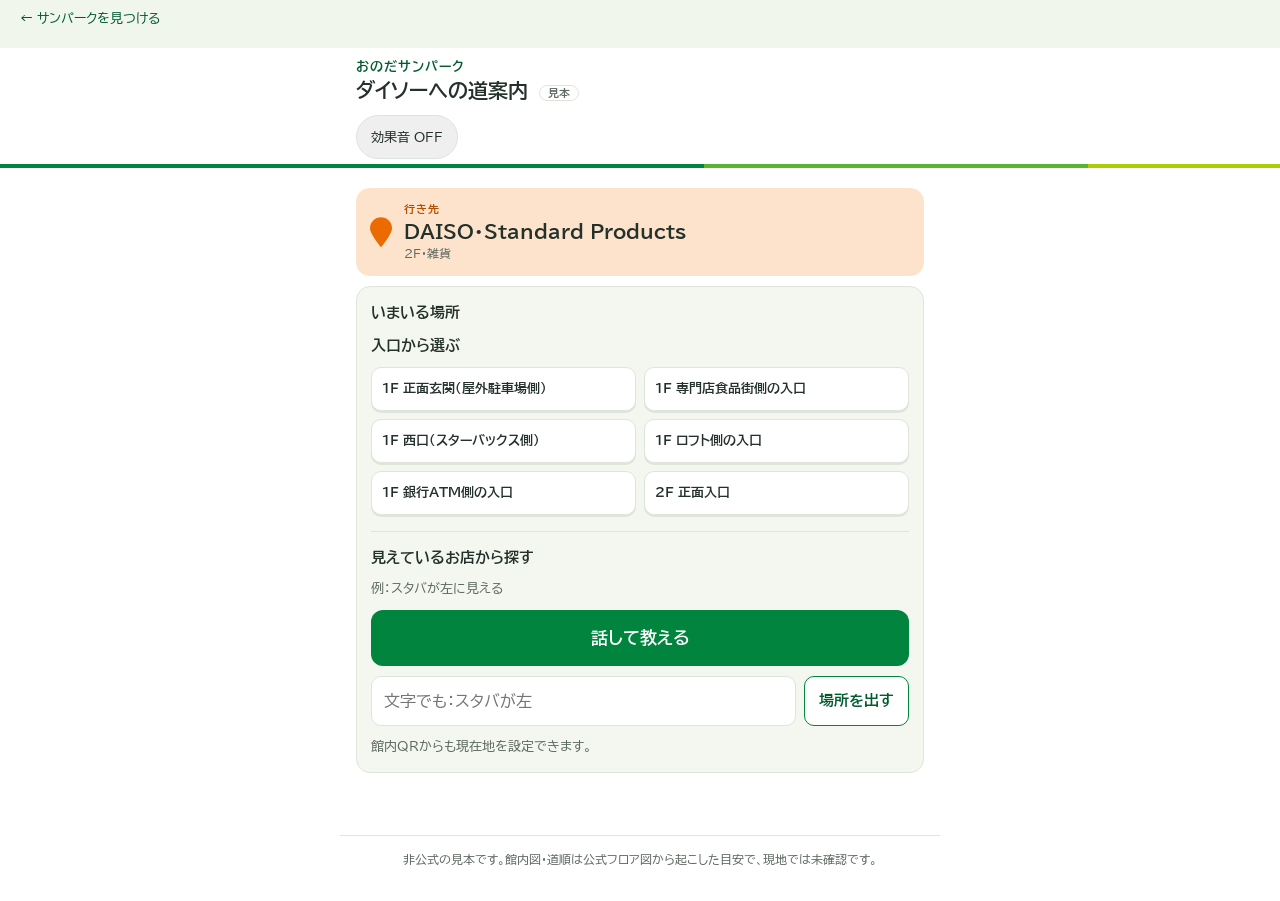
==== navi.html @ 6b2be70d "全館版をもとに作り直し、道順はダイソーだけに絞る" ====
<!doctype html>
<html lang="ja">
<head>
<meta charset="utf-8">
<meta name="viewport" content="width=device-width, initial-scale=1">
<meta name="robots" content="noindex,nofollow">
<meta name="theme-color" content="#00a040">
<title>ダイソーへの道案内（見本）｜おのだサンパーク</title>
<link rel="preconnect" href="https://fonts.googleapis.com">
<link rel="preconnect" href="https://fonts.gstatic.com" crossorigin>
<link rel="stylesheet" href="https://fonts.googleapis.com/css2?family=BIZ+UDPGothic:wght@400;700&family=Shippori+Mincho+B1:wght@600;700&display=swap">
<link rel="stylesheet" href="style.css"><link rel="stylesheet" href="navi-shell.css"><link rel="stylesheet" href="location.css"><link rel="stylesheet" href="daiso-only.css">
</head>
<body>
<a class="back-explore" href="index.html">← サンパークを見つける</a><header class="top">
  <div class="top-in">
    <p class="place">おのだサンパーク</p>
    <h1>ダイソーへの道案内 <span class="tag">見本</span></h1>
  </div>
</header>
<div class="search">
  <label for="q" class="search-label">どこへ行きますか？</label>
  <div class="search-box">
    <svg class="search-ico" viewBox="0 0 24 24" aria-hidden="true"><circle cx="10.5" cy="10.5" r="6.5" fill="none" stroke="currentColor" stroke-width="2.4"/><path d="M15.5 15.5 L21 21" stroke="currentColor" stroke-width="2.4" stroke-linecap="round"/></svg>
    <input id="q" type="search" placeholder="店名・トイレなどで探す" autocomplete="off" enterkeyhint="search">
  </div>
</div>
<main id="main"></main>
<footer class="foot">
  <p>非公式の見本です。館内図・道順は公式フロア図から起こした目安で、現地では未確認です。</p>
</footer>
<script src="mapdata.js"></script>
<script src="icons.js"></script><script src="app.js"></script><script src="navi-sound.js"></script><script src="navi-voice.js"></script>
</body>
</html>
---- style.css ----
/* おのだサンパーク 館内ナビ（見本）
 * 緑＝サンパークのロゴの緑（操作・現在地）。オレンジ＝山陽小野田の夕陽の色（道順と行き先だけ）。
 * 見本は常に明るい配色で見せる。 */
:root{
  color-scheme: light;
  --green:#00a040; --green-d:#007a30; --leaf:#58b530; --lime:#aacd06;
  --orange:#eb6b00; --orange-d:#b34f00; --orange-l:#fde3cc;
  --ink:#24302a; --sub:#5e6a61; --line:#dfe5db; --soft:#f3f7ef; --bg:#ffffff;
  --round:"BIZ UDPGothic","Hiragino Sans","Yu Gothic","Meiryo",sans-serif;
  --sans:"BIZ UDPGothic","Hiragino Sans","Yu Gothic","Meiryo",sans-serif;
}
*{box-sizing:border-box}
html{-webkit-text-size-adjust:100%}
body{margin:0;background:var(--bg);color:var(--ink);font-family:var(--sans);line-height:1.65}
button{font:inherit;color:inherit}

/* 見出し帯：ロゴの緑の細い3色ライン */
.top{background:#fff;border-bottom:1px solid var(--line);position:relative}
.top::after{content:"";position:absolute;left:0;right:0;bottom:-1px;height:4px;background:linear-gradient(90deg,var(--green) 0 55%,var(--leaf) 55% 85%,var(--lime) 85% 100%)}
.top-in{max-width:600px;margin:0 auto;padding:14px 16px 14px}
.place{margin:0;font-family:var(--round);font-weight:700;font-size:13px;color:var(--green-d);letter-spacing:.08em}
h1{margin:0;font-family:var(--round);font-weight:700;font-size:24px;line-height:1.3}
.tag{display:inline-block;vertical-align:middle;font-size:11px;font-weight:700;color:var(--sub);border:1px solid var(--line);border-radius:999px;padding:0 8px;margin-left:4px;font-family:var(--sans)}

/* 検索 */
.search{max-width:600px;margin:0 auto;padding:16px 16px 4px}
.search-label{display:block;font-family:var(--round);font-weight:700;font-size:18px;margin-bottom:8px}
.search-box{position:relative}
.search-ico{position:absolute;left:14px;top:50%;width:20px;height:20px;margin-top:-10px;color:var(--green)}
.search input{width:100%;font-size:16px;padding:14px 14px 14px 44px;border:2px solid var(--green);border-radius:14px;background:#fff;color:var(--ink);outline:none;-webkit-appearance:none;appearance:none}
.search input:focus{box-shadow:0 0 0 4px rgba(0,160,64,.15)}
body.routing .search{padding-bottom:0}
body.routing .search-label{font-size:14px;color:var(--sub)}
body.routing .search input{border-width:1px;border-color:var(--line);padding:10px 12px 10px 42px}

main{max-width:600px;margin:0 auto;padding:6px 16px 20px}
.block{margin:16px 0}
.h{font-family:var(--round);font-weight:700;font-size:15px;margin:0 0 8px;color:var(--ink)}
.chips{display:flex;flex-wrap:wrap;gap:8px}
.chip{border:1px solid var(--green);background:#fff;color:var(--green-d);border-radius:999px;padding:8px 14px;font-size:14px;font-weight:700;cursor:pointer}
.chip:active{background:var(--green);color:#fff}
.chip.ghost{border-color:var(--line);color:var(--ink);font-weight:500;background:var(--soft)}

.count{font-size:13px;color:var(--sub);margin:12px 0 6px}
.results{list-style:none;margin:0;padding:0;border-top:1px solid var(--line)}
.res{display:flex;align-items:center;gap:10px;width:100%;text-align:left;background:#fff;border:0;border-bottom:1px solid var(--line);padding:13px 4px;cursor:pointer}
.res:active{background:var(--soft)}
.res-name{flex:1;font-size:16px;font-weight:700;line-height:1.4}
.res-cat{font-size:12px;color:var(--sub);white-space:nowrap}
.fl-badge{flex:none;display:inline-flex;align-items:center;justify-content:center;min-width:36px;height:24px;padding:0 6px;border-radius:6px;background:var(--green);color:#fff;font-size:12px;font-weight:700;font-family:var(--round)}
.fl-badge.east{background:#8a958c}

/* 行き先 */
.dest{display:flex;align-items:center;gap:12px;margin:14px 0 10px;padding:12px 14px;border-radius:14px;background:var(--orange-l)}
.dest-pin{flex:none;width:22px;height:30px;background:var(--orange);clip-path:path("M11 30 C11 30 0 17 0 11 A11 11 0 1 1 22 11 C22 17 11 30 11 30 Z")}
.dest-body{flex:1;min-width:0}
.dest-label{margin:0;font-size:11px;font-weight:700;color:var(--orange-d);letter-spacing:.1em}
.dest-name{margin:0;font-family:var(--round);font-weight:700;font-size:19px;line-height:1.35}
.dest-meta{margin:0;font-size:12px;color:var(--sub)}
.link{background:none;border:0;padding:4px 0;color:var(--green-d);font-size:14px;font-weight:700;text-decoration:underline;text-underline-offset:3px;cursor:pointer;white-space:nowrap}

/* 出発点 */
.q{font-size:18px;margin:18px 0 10px}
.starts{display:flex;flex-direction:column;gap:10px}
.start-btn{display:flex;align-items:center;gap:10px;text-align:left;font-size:16px;font-weight:700;padding:15px 14px;border:1px solid var(--line);background:#fff;border-radius:14px;cursor:pointer;box-shadow:0 2px 0 var(--line)}
.start-btn:active{border-color:var(--green);background:var(--soft)}
.hint{font-size:12px;color:var(--sub);margin:10px 0}
.from-now{font-size:13px;margin:6px 0;color:var(--sub)}
.from-now b{color:var(--ink)}

/* 道の選び方 */
.opts{margin:4px 0 8px}
.seg-wrap{display:inline-flex;border:1px solid var(--line);border-radius:999px;padding:3px;background:var(--soft);margin-top:4px}
.seg{border:0;background:transparent;border-radius:999px;padding:7px 14px;font-size:14px;cursor:pointer;color:var(--sub)}
.seg.on{background:#fff;color:var(--green-d);font-weight:700;box-shadow:0 1px 3px rgba(0,0,0,.12)}

/* 一手ずつのカード */
.card{border:2px solid var(--ink);border-radius:16px;padding:14px 16px 14px;background:#fff;margin:10px 0 14px;box-shadow:0 4px 0 var(--ink)}
.card.arrive{border-color:var(--orange);box-shadow:0 4px 0 var(--orange)}
.card-top{display:flex;align-items:center;justify-content:space-between;gap:8px}
.step-no{display:inline-block;background:var(--orange);color:#fff;font-weight:700;font-size:13px;border-radius:999px;padding:2px 10px;font-family:var(--round)}
.card-fl{font-size:13px;font-weight:700;color:var(--sub)}
.card-text{font-family:var(--round);font-weight:700;font-size:21px;line-height:1.6;margin:10px 0 6px;min-height:3.2em}
.card-sub{font-size:13px;color:var(--sub);margin:0 0 6px}
.nav{display:flex;gap:10px;margin-top:10px}
.btn{flex:1;font-size:17px;font-weight:700;padding:13px;border:1px solid var(--line);background:#fff;border-radius:12px;cursor:pointer}
.btn.primary{background:var(--green);border-color:var(--green);color:#fff}
.btn:disabled{opacity:.35;cursor:default}

/* 地図 */
.map-head{display:flex;align-items:center;justify-content:space-between;gap:8px;margin-bottom:6px}
.floors{display:flex;gap:6px}
.fl{min-width:52px;font-size:14px;font-weight:700;padding:7px 12px;border:1px solid var(--line);background:#fff;border-radius:10px;cursor:pointer;font-family:var(--round)}
.fl.on{background:var(--ink);border-color:var(--ink);color:#fff}
.legend{margin:0;font-size:12px;color:var(--sub);white-space:nowrap}
.lg{display:inline-block;width:18px;height:6px;border-radius:3px;vertical-align:middle;margin-right:3px}
.lg-route{background:var(--orange)}
.lg-dest{width:10px;height:10px;border-radius:50%;background:var(--orange-l);border:2px solid var(--orange)}
.map{border:1px solid var(--line);border-radius:14px;background:var(--soft);overflow:hidden}
.map svg{display:block;width:100%;height:auto;font-family:var(--sans)}

.foot{max-width:600px;margin:0 auto;padding:10px 16px 28px;text-align:center;border-top:1px solid var(--line)}
.foot p{margin:4px 0;font-size:11px;color:var(--sub)}
.foot a{color:var(--green-d)}
---- navi-shell.css ----
:root{--green:#00843e;--green-d:#005b2e}.back-explore{display:block;padding:14px 20px;background:#f1f6ed;color:#005b2e;font-size:14px;text-decoration:none;min-height:48px}.top{background:white;border-bottom:1px solid #dce5db}.route-sound{border:1px solid #dce5db;padding:0 14px;border-radius:24px;font-size:13px;margin-top:12px;min-height:44px}.back-explore:focus-visible,.route-sound:focus-visible{outline:3px solid #eb6b00;outline-offset:2px}@media(prefers-reduced-motion:reduce){*,*::before,*::after{animation:none!important;transition:none!important;scroll-behavior:auto!important}}
.course{margin:14px 0 4px;padding:12px 14px;border:1px solid var(--line);border-radius:14px;background:#f6faf2}.course-h{margin:0 0 8px;font-size:13px;font-weight:700;color:#007a30}.course-h b{font-size:17px}.course-list{list-style:none;margin:0 0 4px;padding:0;display:flex;flex-wrap:wrap;gap:6px}.course-list li{display:flex;align-items:center;gap:5px;font-size:13px;padding:4px 10px 4px 4px;border-radius:999px;background:#fff;border:1px solid var(--line);max-width:100%;overflow-wrap:anywhere}.course-list li span{flex:none;display:grid;place-items:center;width:20px;height:20px;border-radius:50%;background:#dfe5db;font-size:11px;font-weight:700}.course-list li.now{border-color:#eb6b00;font-weight:700}.course-list li.now span{background:#eb6b00;color:#fff}.course-list li.done{color:#7a857c}.course-list li.done span{background:#00a040;color:#fff}.course .link{min-height:44px}
.nav .btn{min-height:48px}.map-head{flex-wrap:wrap}
.note-line{margin:4px 0 0;font-size:12px;color:#5e6a61}
/* 周3：道順画面は道具に徹する（1枚1文を大きく、次へを大きく、写真・演出なし） */
.card-text{font-size:24px;line-height:1.6;letter-spacing:0}
.card-sub{font-size:15px;color:#3f4b43}
.nav .btn{min-height:60px;font-size:20px;border-radius:14px}
.nav #next,.nav #next-stop,.nav #again{flex:2}
.step-no{font-size:15px;padding:3px 12px}
.card-fl{font-size:15px;color:#3f4b43}
.from-now,.hint{font-size:14px;color:#3f4b43}
.voice-bar{max-width:600px;margin:8px auto 0;padding:0 16px;display:flex;align-items:center;gap:10px;flex-wrap:wrap}
.voice-bar[hidden]{display:none}
.voice-btn{min-height:44px;padding:0 16px;border-radius:999px;border:2px solid #00843e;background:#fff;color:#005b2e;font-size:16px;font-weight:700}
.voice-btn.on{background:#00843e;color:#fff}
.voice-again{min-height:48px;padding:0 16px;border-radius:999px;border:1px solid #dfe5db;background:#fff;font-size:15px;font-weight:700}
.voice-hint{font-size:14px;color:#3f4b43}
.voice-bar.prominent .voice-btn:not(.on){background:#00843e;color:#fff}
@media(max-width:400px){.card-text{font-size:23px}}
/* 追加1-2：道順画面の地図の拡大 */
.map-wrap{position:relative}
#nmap{touch-action:pan-y;user-select:none;-webkit-user-select:none}
#nmap.zoomed{touch-action:none;cursor:grab}
.nzoom{position:absolute;right:10px;bottom:10px;display:flex;gap:2px;background:#fff;border-radius:999px;padding:3px;box-shadow:0 2px 8px #0000002a}
.nzoom button{min-width:44px;min-height:44px;border:0;background:none;border-radius:999px;font-size:19px;color:#24302a;cursor:pointer}
.nz-hint{font-size:13px;color:#3f4b43;margin:6px 0 0}


/* 見えているお店から、いまの場所を出す（2026-11-19） */
.here{border:1px solid var(--line);border-radius:14px;padding:14px;background:var(--soft);margin:0 0 18px}
.here-lead{margin:0;font-size:15px;font-weight:700}
.here-lead b{color:var(--green-d)}
.here-ex{margin:2px 0 10px;font-size:13px;color:var(--sub)}
.here-mic{display:flex;align-items:center;justify-content:center;gap:8px;width:100%;font-size:17px;font-weight:700;padding:14px;border:0;border-radius:12px;background:var(--green);color:#fff;cursor:pointer;margin-bottom:10px}
.here-mic svg{width:22px;height:22px}
.here-mic.on{background:#fff;color:var(--green-d);box-shadow:inset 0 0 0 2px var(--green);animation:here-pulse 1.2s ease-in-out infinite}
@keyframes here-pulse{50%{box-shadow:inset 0 0 0 2px var(--green),0 0 0 6px rgba(0,160,64,.18)}}
@media (prefers-reduced-motion:reduce){.here-mic.on{animation:none}}
.here-row{display:flex;gap:8px}
.here-row input{flex:1;min-width:0;font:inherit;font-size:16px;padding:11px 12px;border:1px solid var(--line);border-radius:10px;background:#fff}
.here-row input:focus{outline:2px solid var(--green);outline-offset:0;border-color:var(--green)}
.here-go{flex:none;font-size:15px;font-weight:700;padding:0 14px;border:1px solid var(--green);color:var(--green-d);background:#fff;border-radius:10px;cursor:pointer}
.here-msg{margin:8px 0 0;font-size:13px;color:var(--sub);min-height:0}
.here-msg:empty{display:none}
.here-msg.ng{color:#b3261e;font-weight:700}
.starts-h{font-size:13px;color:var(--sub);margin:0 0 8px;font-weight:700}
.here-card{border:1px solid var(--line);border-radius:14px;padding:14px;background:#fff}
.here-say{margin:0 0 10px;font-size:16px;font-weight:700;line-height:1.6}
.here-say b{color:var(--green-d)}
.here-map{border:1px solid var(--line);border-radius:10px;overflow:hidden;background:#f7f9f5}
.here-map svg{display:block;width:100%;height:auto}
.here-legend{font-size:12px;color:var(--sub);margin:6px 0 12px}
.here-sideq{font-size:14px;font-weight:700;margin:0 0 6px}
.here-sides{display:grid;grid-template-columns:repeat(4,1fr);gap:6px;margin-bottom:14px}
.here-side{font-size:15px;font-weight:700;padding:10px 0;border:1px solid var(--line);border-radius:10px;background:#fff;cursor:pointer}
.here-side.on{background:var(--green);border-color:var(--green);color:#fff}

/* 案内と地図を主役にし、補助情報は控えめにする。 */
body.routing .top-in{padding-top:8px;padding-bottom:8px}
body.routing .top h1{font-size:20px}
body.routing .back-explore{padding-top:8px;padding-bottom:8px;font-size:13px}
.route-details{margin:12px 0;color:var(--sub);font-size:14px}
.route-details summary{cursor:pointer;min-height:44px;display:flex;align-items:center;text-decoration:underline;text-underline-offset:3px}
.route-details[open] summary{margin-bottom:6px}
.foot{margin-top:24px}
.foot p{font-size:12px;line-height:1.65}

.location-panel{scroll-margin-top:16px}
.location-panel button{min-height:44px}
.location-panel .here-map svg{max-height:45vh}
---- location.css ----
.location-method + .location-method {
  margin-top: 16px;
  padding-top: 14px;
  border-top: 1px solid var(--line);
}

.location-method h3 {
  margin: 0 0 8px;
  font-size: 15px;
}

.location-entrances {
  display: grid;
  grid-template-columns: repeat(2, minmax(0, 1fr));
  gap: 8px;
}

.location-entrances .start-btn {
  padding: 8px 10px;
  border: 1px solid var(--line);
  border-radius: 10px;
  background: #fff;
  color: var(--ink);
  font: inherit;
  font-size: 13px;
  font-weight: 700;
  text-align: left;
  cursor: pointer;
}

.location-entrances .start-btn:hover,
.location-entrances .start-btn:focus-visible {
  border-color: var(--green);
  background: var(--soft);
}

.location-qr {
  margin: 10px 0 0;
}
---- daiso-only.css ----
/* ダイソー版：行き先はダイソーだけ。地図とお店の情報は全館のまま */
.save-btn,.save-detail,#fb-saved,[data-tab="saved"],#change-to,body:not([data-explore]) .search{display:none!important}
.daiso-only{background:#fff4e8;border-left:4px solid #eb6b00;padding:10px 12px;border-radius:6px;font-size:14px;line-height:1.7}
.about-line small{font-size:.8em;opacity:.85}
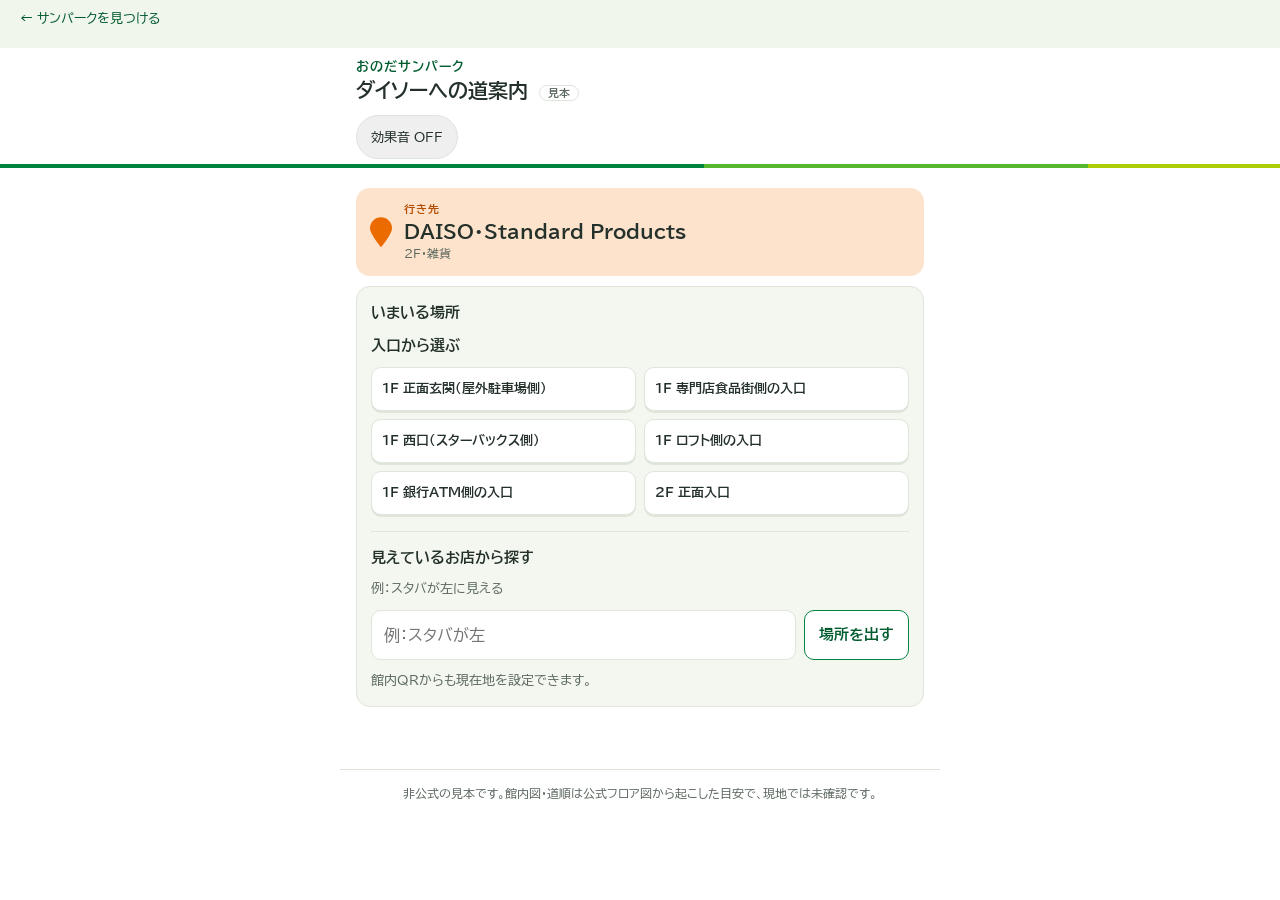
==== commit 8a76aa8e: "ダイソー版の音声入力と読み上げを廃止" ====
--- a/navi.html
+++ b/navi.html
@@ -30,7 +30,7 @@
   <p>非公式の見本です。館内図・道順は公式フロア図から起こした目安で、現地では未確認です。</p>
 </footer>
 <script src="mapdata.js"></script>
-<script src="icons.js"></script><script src="app.js"></script><script src="navi-sound.js"></script><script src="navi-voice.js"></script>
+<script src="icons.js"></script><script src="app.js"></script><script src="navi-sound.js"></script>
 </body>
 </html>
 
--- a/navi-shell.css
+++ b/navi-shell.css
@@ -32,11 +32,6 @@
 .here-lead{margin:0;font-size:15px;font-weight:700}
 .here-lead b{color:var(--green-d)}
 .here-ex{margin:2px 0 10px;font-size:13px;color:var(--sub)}
-.here-mic{display:flex;align-items:center;justify-content:center;gap:8px;width:100%;font-size:17px;font-weight:700;padding:14px;border:0;border-radius:12px;background:var(--green);color:#fff;cursor:pointer;margin-bottom:10px}
-.here-mic svg{width:22px;height:22px}
-.here-mic.on{background:#fff;color:var(--green-d);box-shadow:inset 0 0 0 2px var(--green);animation:here-pulse 1.2s ease-in-out infinite}
-@keyframes here-pulse{50%{box-shadow:inset 0 0 0 2px var(--green),0 0 0 6px rgba(0,160,64,.18)}}
-@media (prefers-reduced-motion:reduce){.here-mic.on{animation:none}}
 .here-row{display:flex;gap:8px}
 .here-row input{flex:1;min-width:0;font:inherit;font-size:16px;padding:11px 12px;border:1px solid var(--line);border-radius:10px;background:#fff}
 .here-row input:focus{outline:2px solid var(--green);outline-offset:0;border-color:var(--green)}
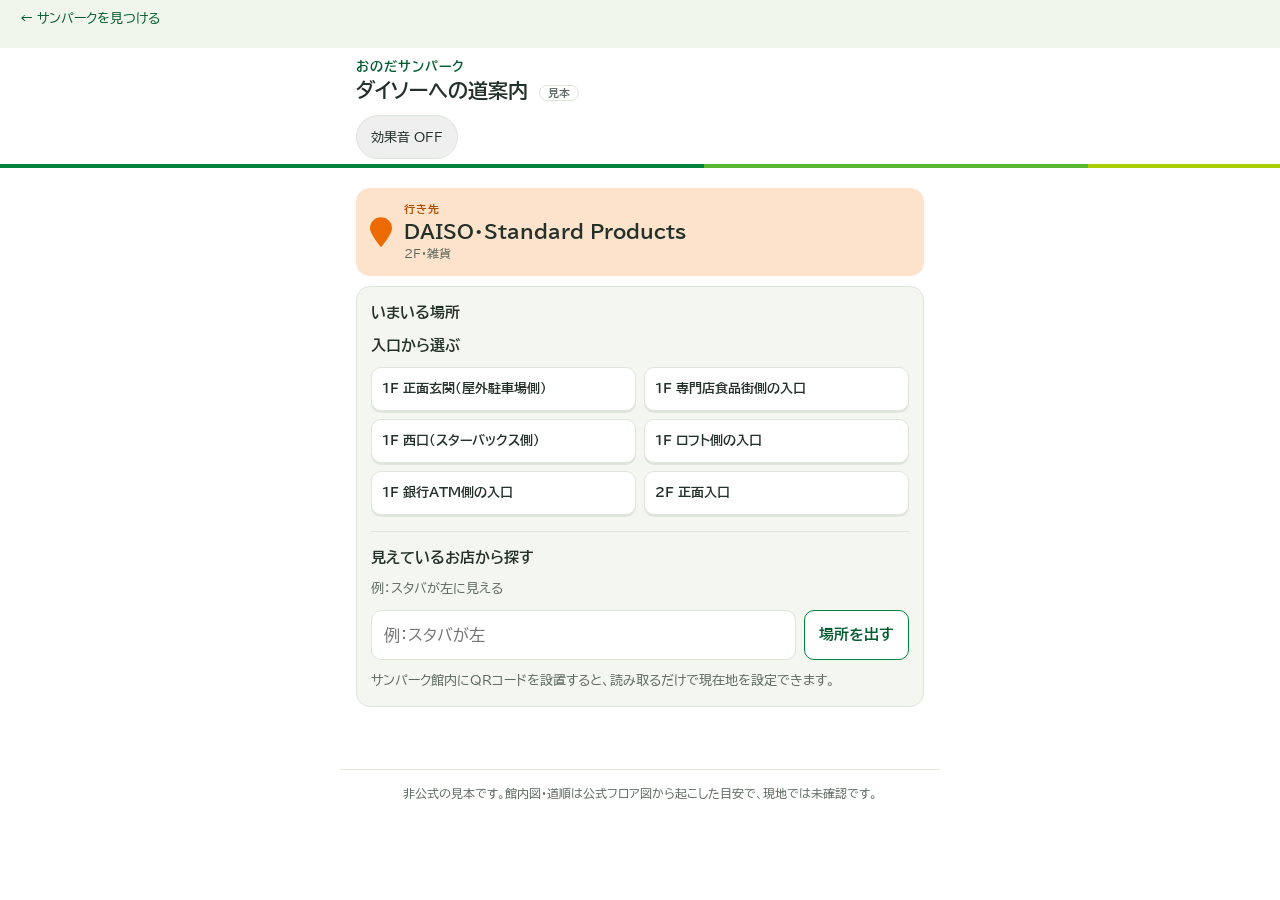
==== commit e832811e: "公開ページから修正版の現在地スクリプトを読み込む" ====
--- a/navi.html
+++ b/navi.html
@@ -30,7 +30,7 @@
   <p>非公式の見本です。館内図・道順は公式フロア図から起こした目安で、現地では未確認です。</p>
 </footer>
 <script src="mapdata.js"></script>
-<script src="icons.js"></script><script src="app.js"></script><script src="navi-sound.js"></script>
+<script src="icons.js"></script><script src="app.js?v=ec3de43"></script><script src="navi-sound.js"></script>
 </body>
 </html>
 
